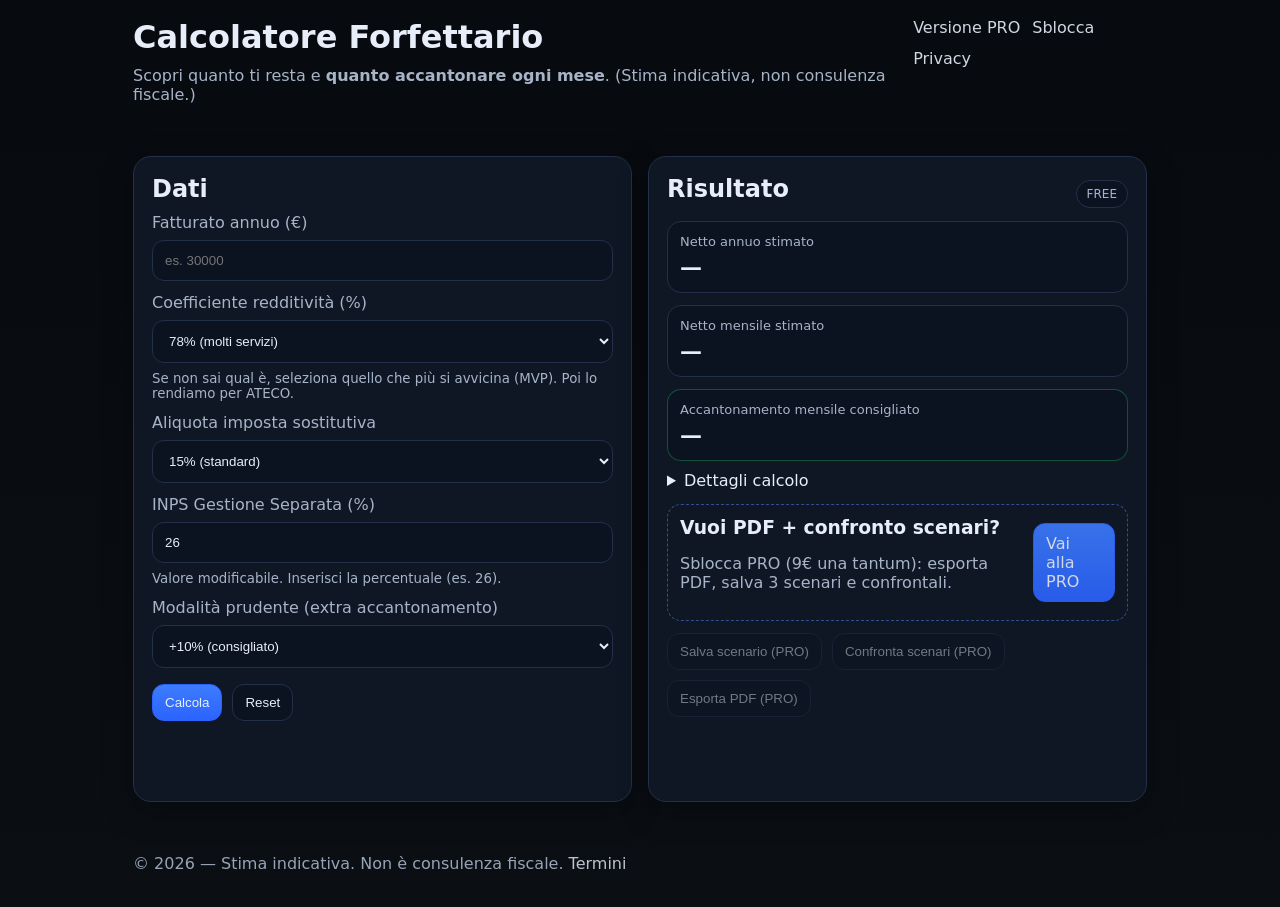
==== index.html @ f139d1ac "Update index.html" ====
<!doctype html>
<html lang="it">
<head>
  <meta charset="utf-8" />
  <meta name="viewport" content="width=device-width, initial-scale=1" />
  <title>Calcolatore Forfettario | Quanto accantonare ogni mese</title>
  <meta name="description" content="Stima netto e accantonamento mensile nel regime forfettario (stima). Sblocca PDF e confronto scenari con la versione PRO." />
  <link rel="canonical" href="https://TUO-DOMINIO/" />
  <link rel="stylesheet" href="style.css" />

  <!-- Google tag (gtag.js) -->
  <script async src="https://www.googletagmanager.com/gtag/js?id=G-N61X605S7R"></script>
  <script>
  window.dataLayer = window.dataLayer || [];
  function gtag(){dataLayer.push(arguments);}
  gtag('js', new Date());

  gtag('config', 'G-N61X605S7R');
  </script>
</head>
<body>
  <header class="wrap header">
    <div>
      <h1>Calcolatore Forfettario</h1>
      <p class="sub">Scopri quanto ti resta e <b>quanto accantonare ogni mese</b>. (Stima indicativa, non consulenza fiscale.)</p>
    </div>
    <nav class="nav">
      <a href="pro.html">Versione PRO</a>
      <a href="unlock.html">Sblocca</a>
      <a href="privacy.html">Privacy</a>
    </nav>
  </header>

  <main class="wrap grid">
    <section class="card">
      <h2>Dati</h2>

      <div class="form">
        <label>
          Fatturato annuo (€)
          <input id="revenue" inputmode="decimal" placeholder="es. 30000" />
        </label>

        <label>
          Coefficiente redditività (%)
          <select id="coeff">
            <option value="0.78">78% (molti servizi)</option>
            <option value="0.67">67%</option>
            <option value="0.40">40% (commercio/artigianato – esempio)</option>
          </select>
          <small>Se non sai qual è, seleziona quello che più si avvicina (MVP). Poi lo rendiamo per ATECO.</small>
        </label>

        <label>
          Aliquota imposta sostitutiva
          <select id="taxRate">
            <option value="0.15">15% (standard)</option>
            <option value="0.05">5% (start-up / primi anni)</option>
          </select>
        </label>

        <label>
          INPS Gestione Separata (%)
          <input id="inpsRate" inputmode="decimal" value="26" />
          <small>Valore modificabile. Inserisci la percentuale (es. 26).</small>
        </label>

        <label>
          Modalità prudente (extra accantonamento)
          <select id="safety">
            <option value="0.00">0%</option>
            <option value="0.05">+5%</option>
            <option value="0.10" selected>+10% (consigliato)</option>
            <option value="0.15">+15%</option>
          </select>
        </label>

        <div class="actions">
          <button id="btnCalc" class="btn primary">Calcola</button>
          <button id="btnReset" class="btn">Reset</button>
        </div>

        <p id="error" class="error"></p>
      </div>
    </section>

    <section class="card">
      <div class="kpi-head">
        <h2>Risultato</h2>
        <span id="proBadge" class="pill">FREE</span>
      </div>

      <div class="kpis">
        <div class="kpi">
          <div class="kpi-label">Netto annuo stimato</div>
          <div id="outNetYear" class="kpi-value">—</div>
        </div>
        <div class="kpi">
          <div class="kpi-label">Netto mensile stimato</div>
          <div id="outNetMonth" class="kpi-value">—</div>
        </div>
        <div class="kpi highlight">
          <div class="kpi-label">Accantonamento mensile consigliato</div>
          <div id="outSetAside" class="kpi-value">—</div>
        </div>
      </div>

      <details class="details">
        <summary>Dettagli calcolo</summary>
        <div class="detail-grid">
          <div><span>Imponibile (stima)</span><b id="outImponibile">—</b></div>
          <div><span>INPS (stima)</span><b id="outInps">—</b></div>
          <div><span>Imposta (stima)</span><b id="outTax">—</b></div>
        </div>
        <p class="muted">
          Nota: stima semplificata. Le regole fiscali possono variare (acconti, deduzioni, casse, ecc.).
        </p>
      </details>

      <div class="pro-box">
        <div>
          <h3>Vuoi PDF + confronto scenari?</h3>
          <p class="muted">Sblocca PRO (9€ una tantum): esporta PDF, salva 3 scenari e confrontali.</p>
        </div>
        <a class="btn primary" href="pro.html">Vai alla PRO</a>
      </div>

      <div class="pro-actions">
        <button id="btnSaveScenario" class="btn" disabled>Salva scenario (PRO)</button>
        <button id="btnCompare" class="btn" disabled>Confronta scenari (PRO)</button>
        <button id="btnPdf" class="btn" disabled>Esporta PDF (PRO)</button>
      </div>

      <div id="scenariosBox" class="scenarios muted"></div>
    </section>
  </main>

  <footer class="wrap footer">
    <p class="muted">
      © <span id="year"></span> — Stima indicativa. Non è consulenza fiscale.
      <a href="terms.html">Termini</a>
    </p>
  </footer>

  <script src="calc.js"></script>
  <script src="app.js"></script>
</body>
</html>
---- style.css ----
:root{
  --bg:#0b0f14;
  --card:#101826;
  --text:#e7eef9;
  --muted:#a7b4c8;
  --line:#233049;
  --accent:#4f8cff;
  --accent2:#22c55e;
  --warn:#f59e0b;
  --bad:#ef4444;
  --radius:18px;
}

*{box-sizing:border-box}
body{
  margin:0; font-family:system-ui,-apple-system,Segoe UI,Roboto,Ubuntu,"Helvetica Neue",Arial;
  background:linear-gradient(180deg,#070a0f,#0b0f14);
  color:var(--text);
}
a{color:var(--text); text-decoration:none; opacity:.9}
a:hover{opacity:1}
.wrap{max-width:1050px; margin:0 auto; padding:18px}
.header{display:flex; gap:16px; justify-content:space-between; align-items:flex-start}
.nav{display:flex; gap:12px; flex-wrap:wrap}
.sub{color:var(--muted); margin-top:6px}
.grid{display:grid; grid-template-columns:1fr 1fr; gap:16px}
@media (max-width:900px){ .grid{grid-template-columns:1fr} }

.card{
  background:rgba(16,24,38,.92);
  border:1px solid var(--line);
  border-radius:var(--radius);
  padding:18px;
  box-shadow:0 10px 30px rgba(0,0,0,.35);
}
h1,h2,h3{margin:0 0 10px 0}
.form{display:grid; gap:12px}
label{display:grid; gap:8px; color:var(--muted)}
input,select{
  width:100%; padding:12px 12px;
  border-radius:12px;
  border:1px solid var(--line);
  background:#0b1220;
  color:var(--text);
}
small{color:var(--muted)}
.actions{display:flex; gap:10px; flex-wrap:wrap; margin-top:4px}
.btn{
  border:1px solid var(--line);
  background:#0b1220;
  color:var(--text);
  padding:10px 12px;
  border-radius:12px;
  cursor:pointer;
}
.btn.primary{
  background:linear-gradient(180deg,#3d7cff,#2b63ff);
  border-color:#2b63ff;
}
.btn:disabled{opacity:.45; cursor:not-allowed}

.error{color:var(--bad); min-height:18px}

.kpis{display:grid; gap:12px; margin-top:8px}
.kpi{
  border:1px solid var(--line);
  background:#0b1220;
  border-radius:14px;
  padding:12px;
}
.kpi.highlight{border-color:rgba(34,197,94,.35)}
.kpi-label{color:var(--muted); font-size:13px}
.kpi-value{font-size:22px; font-weight:700; margin-top:6px}
.kpi-head{display:flex; justify-content:space-between; align-items:center}

.pill{
  font-size:12px; padding:6px 10px; border-radius:999px;
  border:1px solid var(--line); background:#0b1220; color:var(--muted);
}
.pill.pro{border-color:rgba(79,140,255,.5); color:var(--text)}

.details{margin-top:10px}
.detail-grid{display:grid; gap:10px; margin-top:10px}
.detail-grid div{display:flex; justify-content:space-between; gap:12px; color:var(--muted)}
.detail-grid b{color:var(--text)}

.pro-box{
  margin-top:14px;
  border:1px dashed rgba(79,140,255,.5);
  border-radius:14px;
  padding:12px;
  display:flex;
  justify-content:space-between;
  align-items:center;
  gap:12px;
}

.pro-actions{display:flex; gap:10px; flex-wrap:wrap; margin-top:12px}
.scenarios{margin-top:12px}
.list{color:var(--muted)}
.footer{opacity:.9}
.muted{color:var(--muted)}
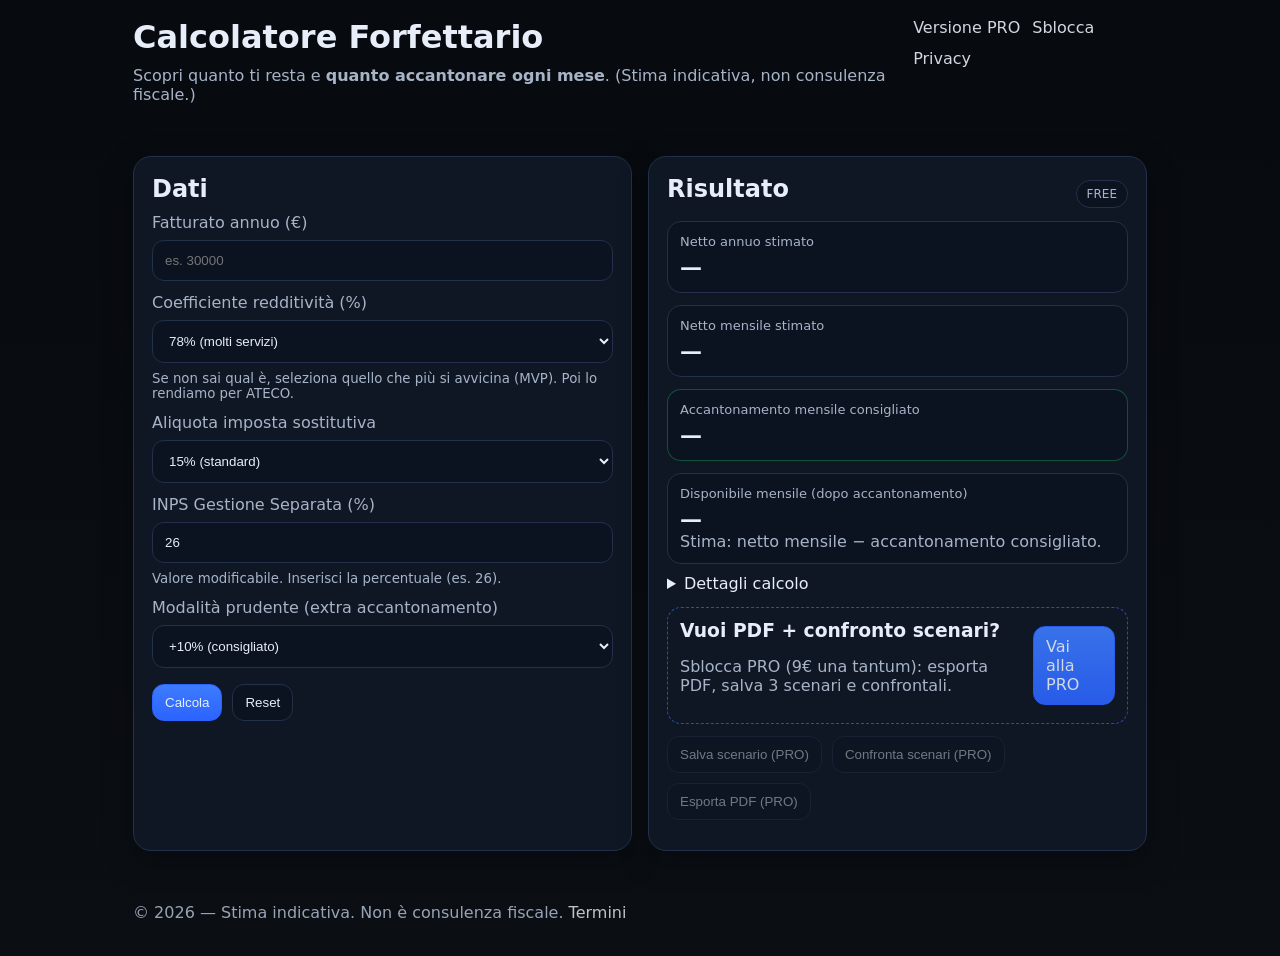
==== commit 02f6d682: "Update index.html" ====
--- a/index.html
+++ b/index.html
@@ -103,6 +103,11 @@
           <div class="kpi-label">Accantonamento mensile consigliato</div>
           <div id="outSetAside" class="kpi-value">—</div>
         </div>
+        <div class="kpi">
+          <div class="kpi-label">Disponibile mensile (dopo accantonamento)</div>
+          <div id="outAvailable" class="kpi-value">—</div>
+          <div class="muted">Stima: netto mensile − accantonamento consigliato.</div>
+        </div>
       </div>
 
       <details class="details">
@@ -117,12 +122,12 @@
         </p>
       </details>
 
-      <div class="pro-box">
+      <div id="proUpsellBox" class="pro-box">
         <div>
           <h3>Vuoi PDF + confronto scenari?</h3>
           <p class="muted">Sblocca PRO (9€ una tantum): esporta PDF, salva 3 scenari e confrontali.</p>
         </div>
-        <a class="btn primary" href="pro.html">Vai alla PRO</a>
+        <a id="btnGoPro" class="btn primary" href="pro.html">Vai alla PRO</a>
       </div>
 
       <div class="pro-actions">
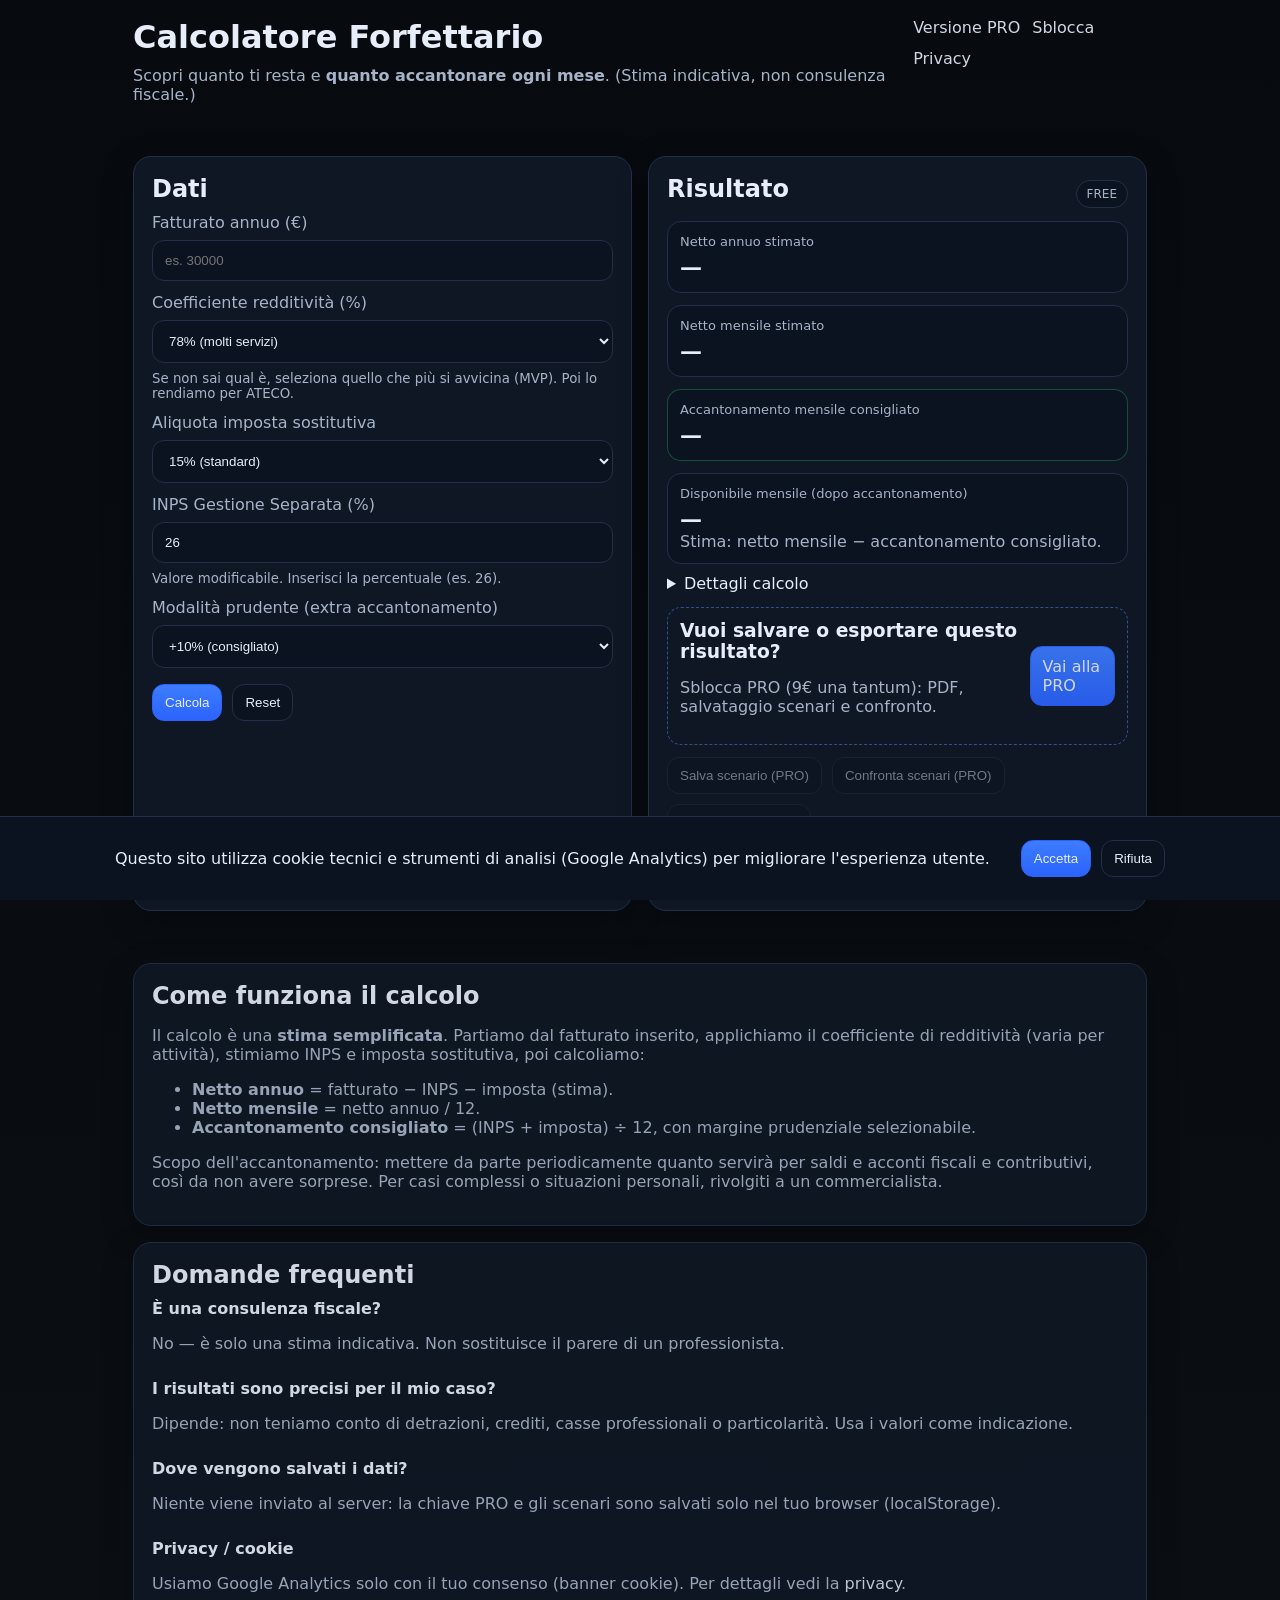
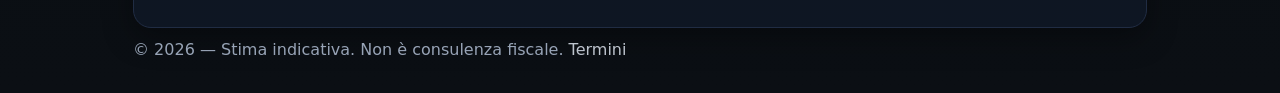
==== commit d6538b9f: "Update index.html" ====
--- a/index.html
+++ b/index.html
@@ -5,7 +5,6 @@
   <meta name="viewport" content="width=device-width, initial-scale=1" />
   <title>Calcolatore Forfettario | Quanto accantonare ogni mese</title>
   <meta name="description" content="Stima netto e accantonamento mensile nel regime forfettario (stima). Sblocca PDF e confronto scenari con la versione PRO." />
-  <link rel="canonical" href="https://TUO-DOMINIO/" />
   <link rel="stylesheet" href="style.css" />
 
   <!-- Google tag (gtag.js) -->
@@ -15,10 +14,28 @@
   function gtag(){dataLayer.push(arguments);}
   gtag('js', new Date());
 
+  gtag('consent', 'default', {
+    'analytics_storage': 'denied'
+  });
+
   gtag('config', 'G-N61X605S7R');
   </script>
+  <link rel="canonical" href="https://forfettario-tool.pages.dev/">
 </head>
+
 <body>
+  <div id="cookieBanner" class="cookie-banner">
+    <div class="cookie-content">
+      <p>
+        Questo sito utilizza cookie tecnici e strumenti di analisi (Google Analytics)
+        per migliorare l'esperienza utente.
+      </p>
+      <div class="cookie-actions">
+        <button id="acceptCookies" class="btn primary">Accetta</button>
+        <button id="declineCookies" class="btn">Rifiuta</button>
+      </div>
+    </div>
+  </div>
   <header class="wrap header">
     <div>
       <h1>Calcolatore Forfettario</h1>
@@ -138,16 +155,102 @@
 
       <div id="scenariosBox" class="scenarios muted"></div>
     </section>
+
+    
   </main>
 
-  <footer class="wrap footer">
-    <p class="muted">
-      © <span id="year"></span> — Stima indicativa. Non è consulenza fiscale.
-      <a href="terms.html">Termini</a>
-    </p>
-  </footer>
+    <footer class="wrap footer">
+      <section class="card" style="margin-top:16px">
+        <h2>Come funziona il calcolo</h2>
+        <p class="muted">
+          Il calcolo è una <b>stima semplificata</b>. Partiamo dal fatturato inserito, applichiamo il coefficiente di
+          redditività (varia per attività), stimiamo INPS e imposta sostitutiva, poi calcoliamo:
+        </p>
+        <ul class="list muted">
+          <li><b>Netto annuo</b> = fatturato − INPS − imposta (stima).</li>
+          <li><b>Netto mensile</b> = netto annuo / 12.</li>
+          <li><b>Accantonamento consigliato</b> = (INPS + imposta) ÷ 12, con margine prudenziale selezionabile.</li>
+        </ul>
+        <p class="muted">
+          Scopo dell'accantonamento: mettere da parte periodicamente quanto servirà per saldi e acconti fiscali e
+          contributivi, così da non avere sorprese. Per casi complessi o situazioni personali, rivolgiti a un commercialista.
+        </p>
+      </section>
+
+      <section class="card" style="margin-top:16px">
+        <h2>Domande frequenti</h2>
+        <div class="detail-grid">
+          <div style="display:block">
+            <b>È una consulenza fiscale?</b>
+            <p class="muted">No — è solo una stima indicativa. Non sostituisce il parere di un professionista.</p>
+          </div>
+
+          <div style="display:block">
+            <b>I risultati sono precisi per il mio caso?</b>
+            <p class="muted">Dipende: non teniamo conto di detrazioni, crediti, casse professionali o particolarità. Usa i valori come indicazione.</p>
+          </div>
+
+          <div style="display:block">
+            <b>Dove vengono salvati i dati?</b>
+            <p class="muted">Niente viene inviato al server: la chiave PRO e gli scenari sono salvati solo nel tuo browser (localStorage).</p>
+          </div>
+
+          <div style="display:block">
+            <b>Privacy / cookie</b>
+            <p class="muted">Usiamo Google Analytics solo con il tuo consenso (banner cookie). Per dettagli vedi la <a href="privacy.html">privacy</a>.</p>
+          </div>
+        </div>
+      </section>
+
+      <p class="muted" style="margin-top:12px">
+        © <span id="year"></span> — Stima indicativa. Non è consulenza fiscale. <a href="terms.html">Termini</a>
+      </p>
+    </footer>
 
   <script src="calc.js"></script>
   <script src="app.js"></script>
+
+  <script>
+  const cookieKey = "cookie_consent";
+
+  function enableAnalytics(){
+    if (typeof gtag === "function") {
+      gtag('consent', 'update', {
+        'analytics_storage': 'granted'
+      });
+    }
+  }
+
+  function disableAnalytics(){
+    if (typeof gtag === "function") {
+      gtag('consent', 'update', {
+        'analytics_storage': 'denied'
+      });
+    }
+  }
+
+  document.addEventListener("DOMContentLoaded", () => {
+    const banner = document.getElementById("cookieBanner");
+    const consent = localStorage.getItem(cookieKey);
+
+    if (!consent){
+      banner.classList.add("show");
+    } else if (consent === "accepted"){
+      enableAnalytics();
+    }
+
+    document.getElementById("acceptCookies").onclick = () => {
+      localStorage.setItem(cookieKey,"accepted");
+      enableAnalytics();
+      banner.remove();
+    };
+
+    document.getElementById("declineCookies").onclick = () => {
+      localStorage.setItem(cookieKey,"declined");
+      disableAnalytics();
+      banner.remove();
+    };
+  });
+  </script>
 </body>
 </html>
--- a/style.css
+++ b/style.css
@@ -99,4 +99,34 @@
 .scenarios{margin-top:12px}
 .list{color:var(--muted)}
 .footer{opacity:.9}
-.muted{color:var(--muted)}+.muted{color:var(--muted)}
+
+.cookie-banner{
+  position:fixed;
+  bottom:0;
+  left:0;
+  right:0;
+  background:#0b1220;
+  border-top:1px solid var(--line);
+  padding:16px;
+  display:none;
+  z-index:999;
+}
+
+.cookie-content{
+  max-width:1050px;
+  margin:0 auto;
+  display:flex;
+  justify-content:space-between;
+  align-items:center;
+  gap:16px;
+}
+
+.cookie-actions{
+  display:flex;
+  gap:10px;
+}
+
+.cookie-banner.show{
+  display:block;
+}
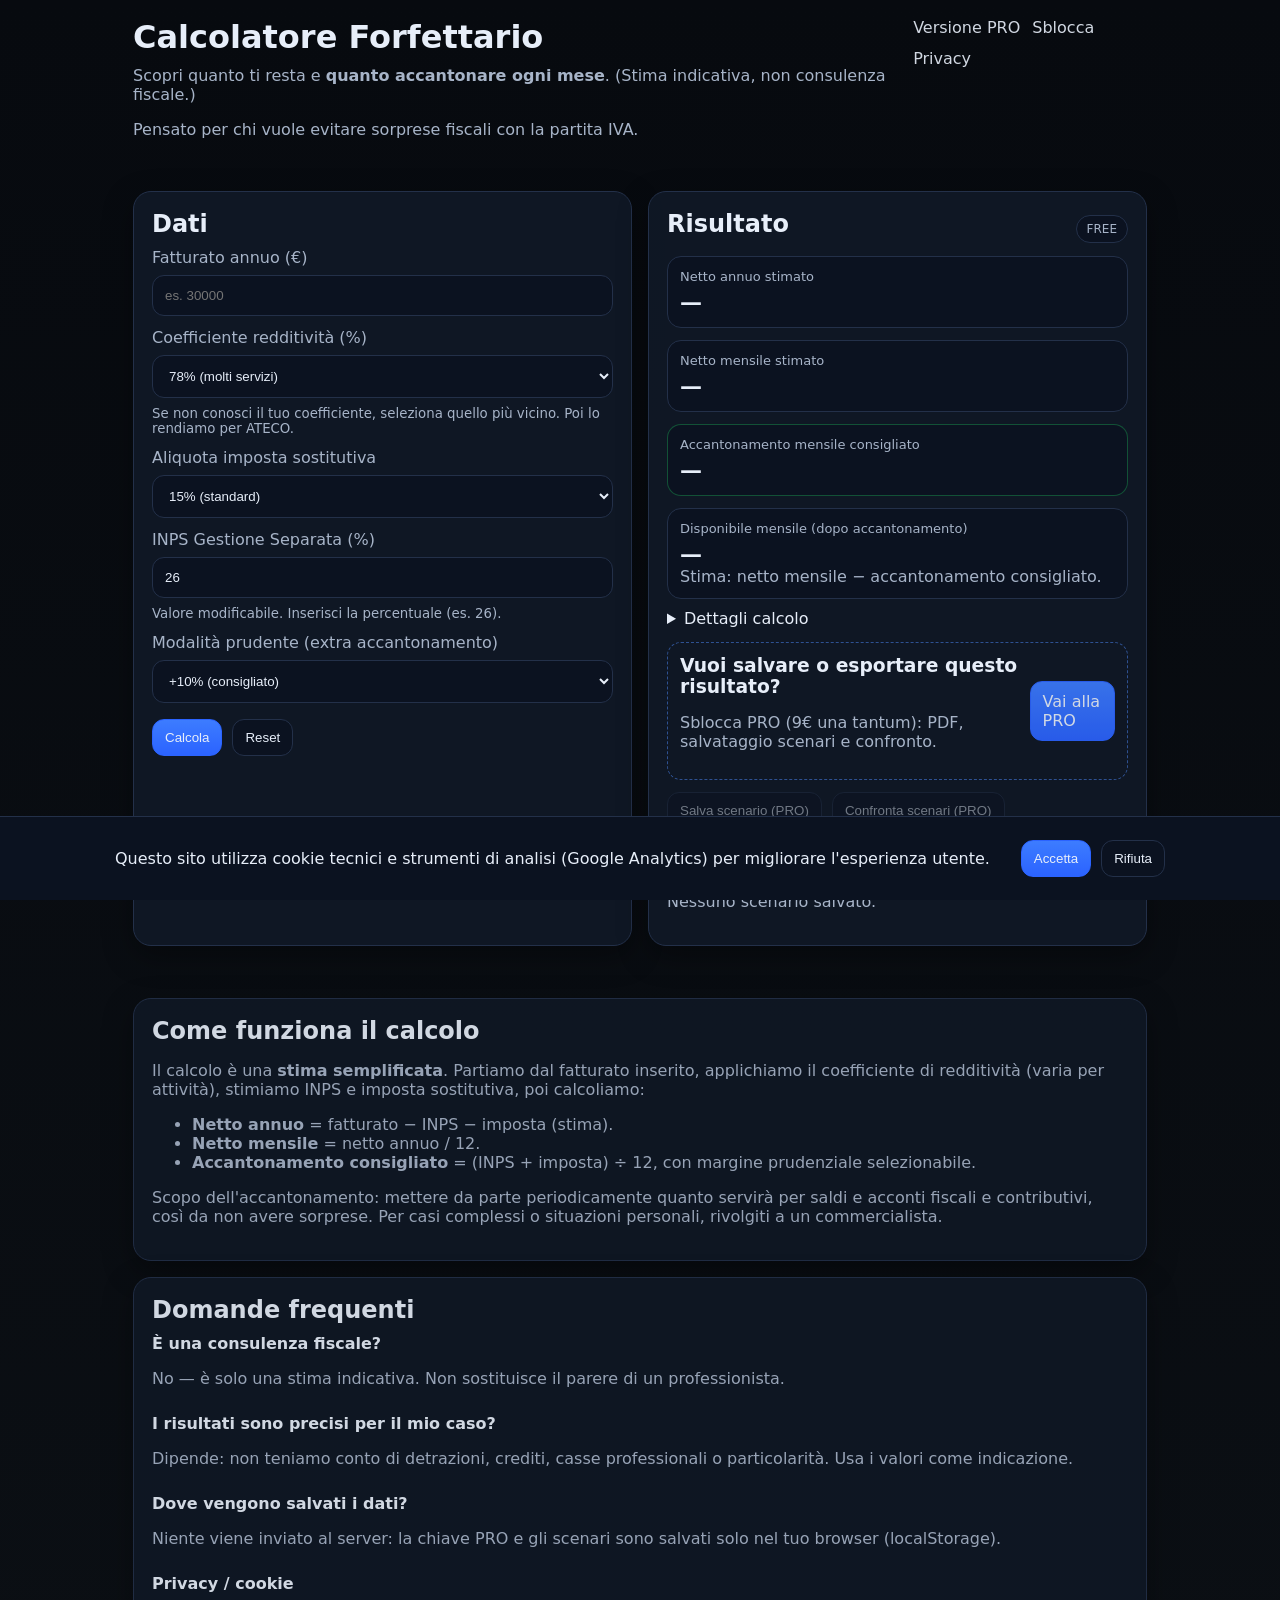
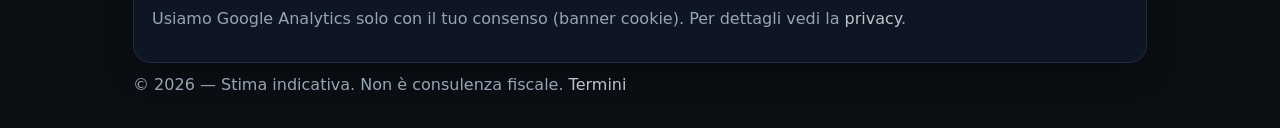
==== commit 94c25ca1: "Update index.html" ====
--- a/index.html
+++ b/index.html
@@ -40,6 +40,9 @@
     <div>
       <h1>Calcolatore Forfettario</h1>
       <p class="sub">Scopri quanto ti resta e <b>quanto accantonare ogni mese</b>. (Stima indicativa, non consulenza fiscale.)</p>
+      <p class="muted">
+       Pensato per chi vuole evitare sorprese fiscali con la partita IVA.
+      </p>
     </div>
     <nav class="nav">
       <a href="pro.html">Versione PRO</a>
@@ -65,7 +68,7 @@
             <option value="0.67">67%</option>
             <option value="0.40">40% (commercio/artigianato – esempio)</option>
           </select>
-          <small>Se non sai qual è, seleziona quello che più si avvicina (MVP). Poi lo rendiamo per ATECO.</small>
+          <small>Se non conosci il tuo coefficiente, seleziona quello più vicino. Poi lo rendiamo per ATECO.</small>
         </label>
 
         <label>
@@ -142,7 +145,7 @@
       <div id="proUpsellBox" class="pro-box">
         <div>
           <h3>Vuoi PDF + confronto scenari?</h3>
-          <p class="muted">Sblocca PRO (9€ una tantum): esporta PDF, salva 3 scenari e confrontali.</p>
+          <p class="muted">Sblocca PRO (5€ una tantum): esporta PDF, salva 3 scenari e confrontali.</p>
         </div>
         <a id="btnGoPro" class="btn primary" href="pro.html">Vai alla PRO</a>
       </div>
